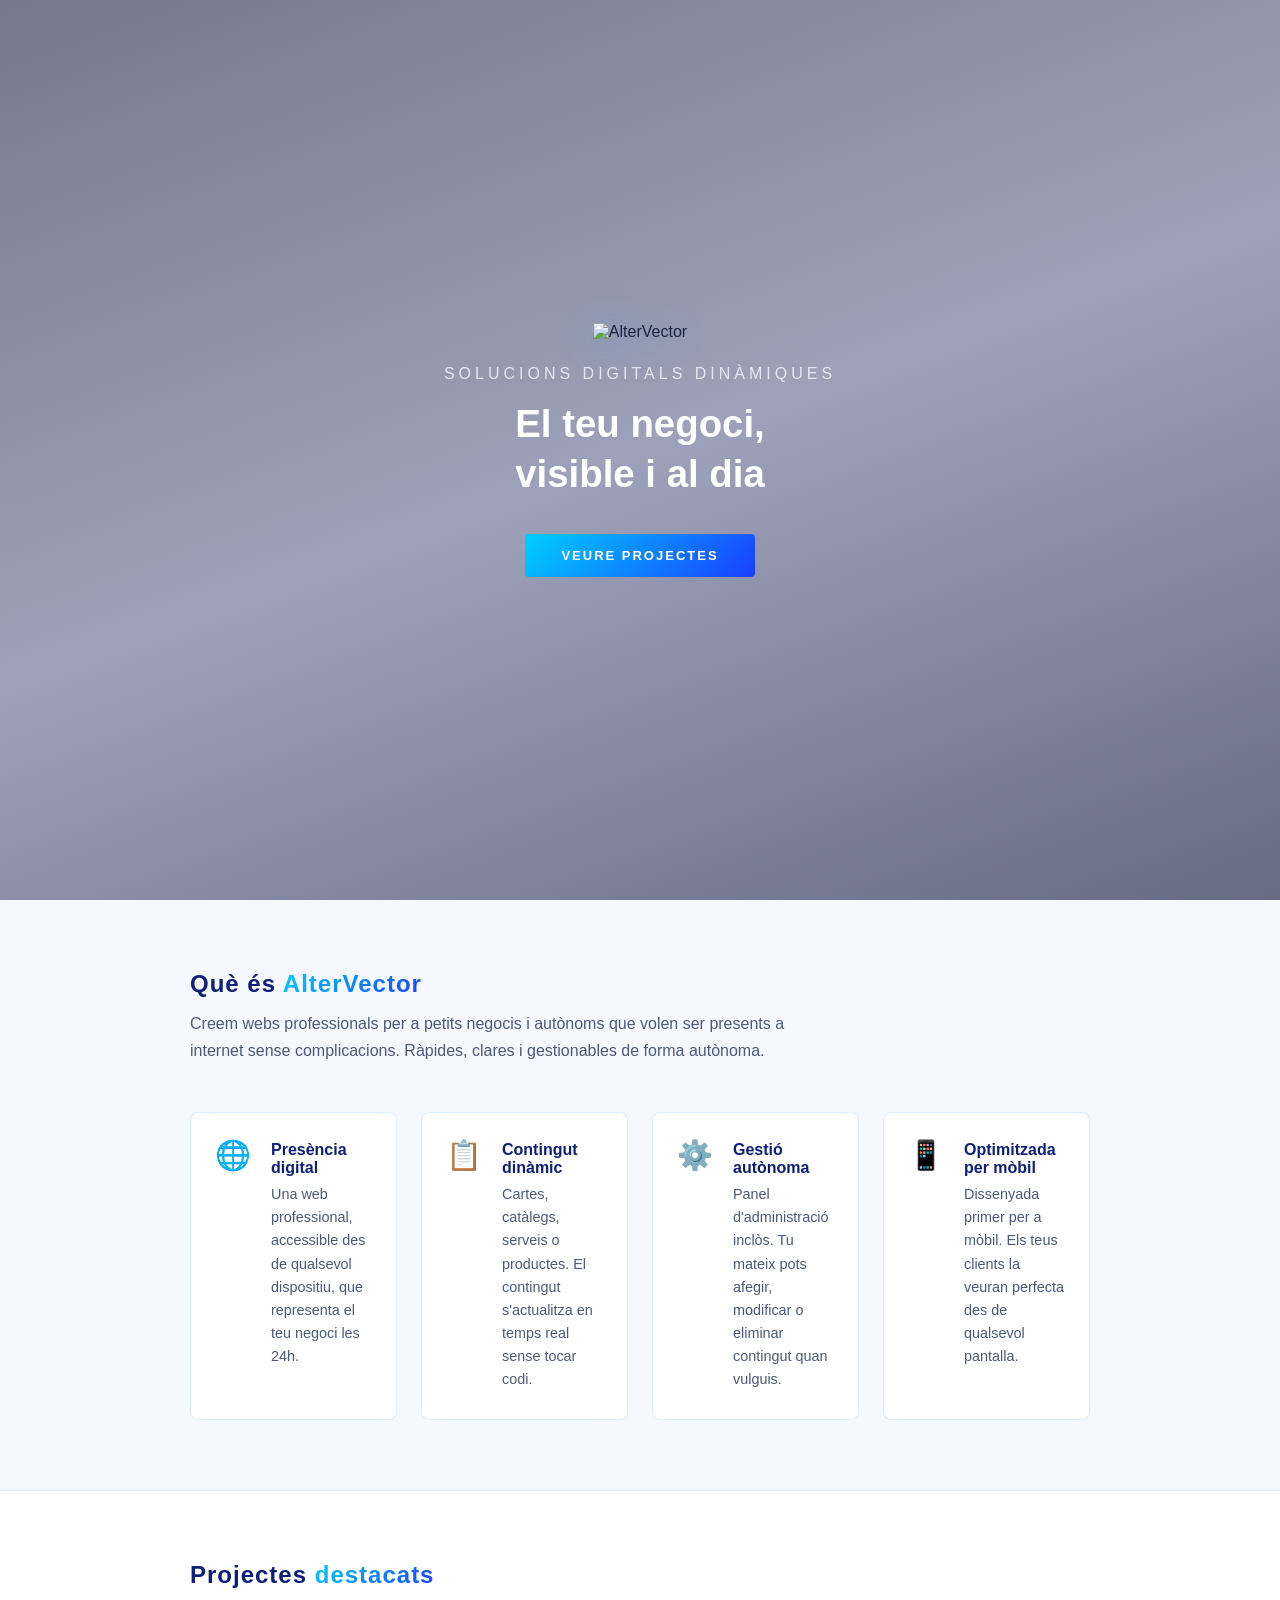
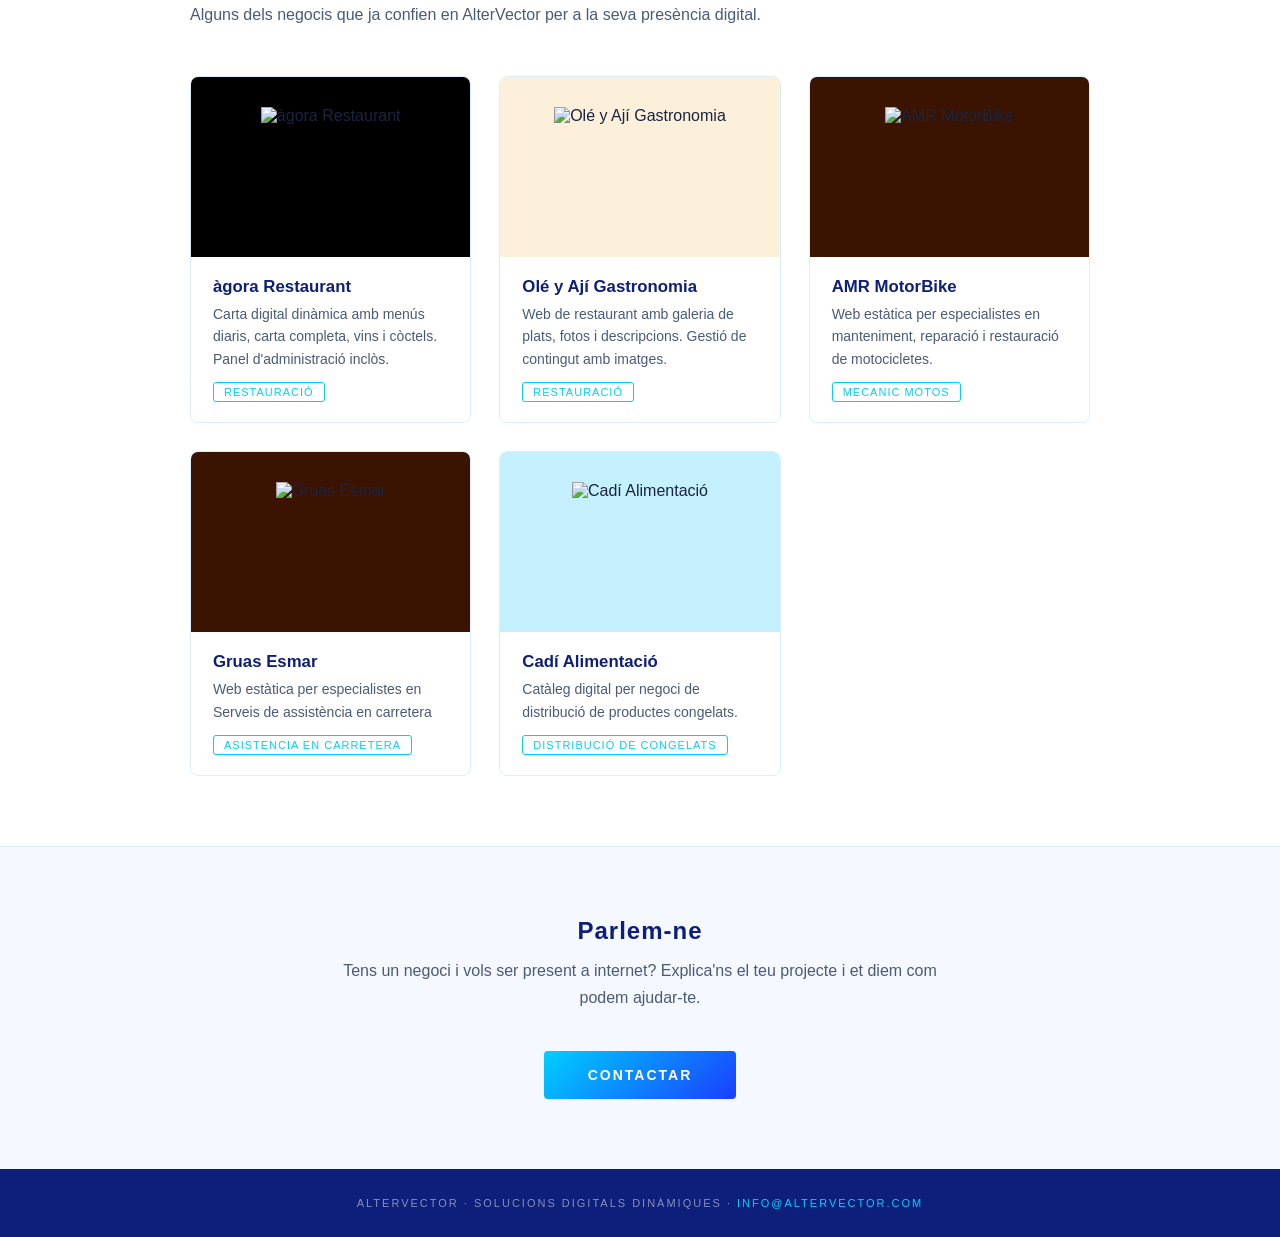
==== index2.html @ 8da1e115 "dfsd" ====
<!DOCTYPE html>
<html lang="ca">
<head>
    <meta charset="UTF-8">
    <meta name="viewport" content="width=device-width, initial-scale=1.0">
    <title>AlterVector | Solucions Digitals Dinàmiques</title>
    <meta name="description" content="Presència digital professional per a negocis. Webs amb contingut dinàmic, gestionables de forma autònoma, optimitzades per a mòbil.">
    <meta name="robots" content="index, follow">
    <link rel="icon" type="image/png" href="https://avsets.pages.dev/icon/logoAV.png">
    <link rel="apple-touch-icon" href="https://avsets.pages.dev/icon/logoAV.png">
    <meta property="og:title" content="AlterVector | Solucions Digitals Dinàmiques">
    <meta property="og:description" content="Presència digital professional per a negocis.">
    <meta property="og:image" content="https://avsets.pages.dev/icon/logoAV.png">
    <meta property="og:type" content="website">

    <style>

        @font-face {
        font-family: 'Comfortaa';
        src: url('https://avsets.pages.dev/fonts/Comfortaa-Bold.ttf') format('truetype');
        font-weight: 700;
        font-style: normal;
        }

        /* ─── RESET ─────────────────────────────────────────── */
        * { box-sizing: border-box; margin: 0; padding: 0; }

        /* ─── VARIABLES ──────────────────────────────────────── */
        :root {
            --blau:        #1a3fff;
            --cian:        #00cfff;
            --blau-fosc:   #0d1f7a;
            --text-fosc:   #1a2340;
            --text-suau:   #4a5a7a;
            --fons-clar:   #f5f8ff;
            --fons-blanc:  #ffffff;
            --border:      rgba(0, 150, 255, 0.15);
            --font-agora:   ;
        }

        html { scroll-behavior: smooth; }

        body {
            font-family: 'Segoe UI', Roboto, sans-serif;
            color: var(--text-fosc);
            background: var(--fons-blanc);
        }

        a { text-decoration: none; color: inherit; }
        a:hover { text-decoration: none; }


        /* ════════════════════════════════════════════════════
           HERO
        ════════════════════════════════════════════════════ */
        .hero {
            position: relative;
            width: 100%;
            height: 100vh;
            min-height: 500px;
            overflow: hidden;
            display: flex;
            align-items: center;
            justify-content: center;
            text-align: center;
        }

        .hero-bg {
            position: absolute;
            inset: 0;
            background-image: url('https://avsets.pages.dev/images/altervector/background.jpg');
            background-size: cover;
            background-position: center;
            background-repeat: no-repeat;
            animation: deriva 20s ease-in-out infinite alternate;
        }

        @keyframes deriva {
            0%   { transform: scale(1)    translateX(0px); }
            50%  { transform: scale(1.04) translateX(12px); }
            100% { transform: scale(1.02) translateX(-8px); }
        }

        .hero-overlay {
            position: absolute;
            inset: 0;
            background: linear-gradient(
                160deg,
                rgba(5, 10, 40, 0.55) 0%,
                rgba(10, 20, 80, 0.40) 50%,
                rgba(0, 10, 50, 0.60) 100%
            );
        }

        .hero-contingut {
            position: relative;
            z-index: 10;
            padding: 20px;
        }

        .hero-logo {
            height: 220px;
            width: auto;
            margin: 0 auto 24px auto;
            filter: drop-shadow(0 4px 20px rgba(0, 180, 255, 0.4));
        }

        .hero-titol {
            font-size: 1rem;
            font-weight: 300;
            color: rgba(255, 255, 255, 0.75);
            letter-spacing: 4px;
            text-transform: uppercase;
            margin-bottom: 16px;
        }

        .hero-slogan {
            font-size: 1.8rem;
            font-weight: 700;
            color: #ffffff;
            line-height: 1.3;
            margin-bottom: 36px;
            max-width: 600px;
            margin-left: auto;
            margin-right: auto;
        }

        .hero-boto {
            display: inline-block;
            background: linear-gradient(135deg, var(--cian), var(--blau));
            color: #ffffff;
            padding: 14px 36px;
            border-radius: 4px;
            font-size: 13px;
            font-weight: 600;
            letter-spacing: 2px;
            text-transform: uppercase;
            transition: opacity 0.2s, transform 0.2s;
        }
        .hero-boto:hover { opacity: 0.85; transform: translateY(-2px); }


        /* ════════════════════════════════════════════════════
           SECCIONS GENERALS
        ════════════════════════════════════════════════════ */
        .seccio { padding: 70px 24px; }

        .seccio-inner {
            max-width: 900px;
            margin: 0 auto;
        }

        .seccio-titol {
            font-size: 1.5rem;
            font-weight: 700;
            color: var(--blau-fosc);
            margin-bottom: 12px;
            letter-spacing: 1px;
        }

        .font-agora{
            font-family:'Comfortaa', sans-serif;
        }

        .seccio-titol span {
            background: linear-gradient(135deg, var(--cian), var(--blau));
            -webkit-background-clip: text;
            -webkit-text-fill-color: transparent;
            background-clip: text;
        }

        .seccio-subtitol {
            font-size: 1rem;
            color: var(--text-suau);
            line-height: 1.7;
            max-width: 640px;
            margin-bottom: 48px;
        }

        .separador {
            border: none;
            border-top: 1px solid var(--border);
            margin: 0;
        }


        /* ════════════════════════════════════════════════════
           QUÈ ÉS
        ════════════════════════════════════════════════════ */
        .seccio-que { background: var(--fons-clar); }

        .que-grid {
            display: grid;
            grid-template-columns: 1fr;
            gap: 24px;
        }

        .que-item {
            background: var(--fons-blanc);
            border: 1px solid var(--border);
            border-radius: 8px;
            padding: 28px 24px;
            display: flex;
            gap: 20px;
            align-items: flex-start;
        }

        .que-icona { font-size: 1.8rem; flex-shrink: 0; line-height: 1; }

        .que-item h3 {
            font-size: 1rem;
            font-weight: 600;
            color: var(--blau-fosc);
            margin-bottom: 6px;
        }

        .que-item p {
            font-size: 0.9rem;
            color: var(--text-suau);
            line-height: 1.6;
        }


        /* ════════════════════════════════════════════════════
           PORTFOLIO
        ════════════════════════════════════════════════════ */
        .seccio-portfolio { background: var(--fons-blanc); }

        .portfolio-grid {
            display: grid;
            grid-template-columns: 1fr;
            gap: 28px;
        }

        .portfolio-card {
            display: block;
            border: 1px solid var(--border);
            border-radius: 8px;
            overflow: hidden;
            cursor: pointer;
            transition: transform 0.2s, box-shadow 0.2s;
        }

        .portfolio-card:hover {
            transform: translateY(-4px);
            box-shadow: 0 12px 40px rgba(0, 80, 255, 0.12);
        }

        .portfolio-card-imatge {
            width: 100%;
            height: 180px;
            display: flex;
            align-items: center;
            justify-content: center;
        }

        .portfolio-card-imatge img {
            height: 120px;
            width: auto;
        }

        .portfolio-card-text { padding: 20px 22px; }

        .portfolio-card-text h3 {
            font-size: 1.05rem;
            font-weight: 600;
            color: var(--blau-fosc);
            margin-bottom: 6px;
        }

        .portfolio-card-text p {
            font-size: 0.875rem;
            color: var(--text-suau);
            line-height: 1.6;
        }

        .portfolio-card-tag {
            display: inline-block;
            margin-top: 12px;
            font-size: 11px;
            letter-spacing: 1px;
            text-transform: uppercase;
            color: var(--cian);
            border: 1px solid var(--cian);
            padding: 3px 10px;
            border-radius: 3px;
        }


        /* ════════════════════════════════════════════════════
           CONTACTE
        ════════════════════════════════════════════════════ */
        .seccio-contacte {
            background: var(--fons-clar);
            text-align: center;
        }

        .contacte-boto {
            display: inline-block;
            background: linear-gradient(135deg, var(--cian), var(--blau));
            color: #ffffff;
            padding: 16px 44px;
            border-radius: 4px;
            font-size: 14px;
            font-weight: 600;
            letter-spacing: 2px;
            text-transform: uppercase;
            transition: opacity 0.2s, transform 0.2s;
            margin-top: 8px;
        }
        .contacte-boto:hover { opacity: 0.85; transform: translateY(-2px); }


        /* ════════════════════════════════════════════════════
           FOOTER
        ════════════════════════════════════════════════════ */
        .footer {
            background: var(--blau-fosc);
            color: rgba(255,255,255,0.5);
            text-align: center;
            padding: 28px 20px;
            font-size: 11px;
            letter-spacing: 2px;
            text-transform: uppercase;
        }
        .footer a { color: var(--cian); }


        /* ════════════════════════════════════════════════════
           RESPONSIVE
        ════════════════════════════════════════════════════ */
        @media (min-width: 600px) {
            .que-grid         { grid-template-columns: 1fr 1fr; }
            .portfolio-grid   { grid-template-columns: 1fr 1fr; }
        }

        @media (min-width: 900px) {
            .que-grid         { grid-template-columns: 1fr 1fr 1fr 1fr; }
            .portfolio-grid   { grid-template-columns: 1fr 1fr 1fr; }
            .hero-slogan      { font-size: 2.4rem; }
            .hero-logo        { height: 220px; }
        }

    </style>
</head>
<body>


    <!-- HERO -->
    <section class="hero">
        <div class="hero-bg"></div>
        <div class="hero-overlay"></div>
        <div class="hero-contingut">
            <img class="hero-logo"
                src="https://avsets.pages.dev/logo/logoAVtrans.png"
                alt="AlterVector">
            <p class="hero-titol">Solucions Digitals Dinàmiques</p>
            <h1 class="hero-slogan">El teu negoci,<br>visible i al dia</h1>
            <a href="#portfolio" class="hero-boto">Veure projectes</a>
        </div>
    </section>


    <!-- QUÈ ÉS ALTERVECTOR -->
    <section class="seccio seccio-que" id="que-es">
        <div class="seccio-inner">
            <h2 class="seccio-titol">Què és <span>AlterVector</span></h2>
            <p class="seccio-subtitol">Creem webs professionals per a petits negocis i autònoms que volen ser presents a internet sense complicacions. Ràpides, clares i gestionables de forma autònoma.</p>
            <div class="que-grid">
                <div class="que-item">
                    <div class="que-icona">🌐</div>
                    <div>
                        <h3>Presència digital</h3>
                        <p>Una web professional, accessible des de qualsevol dispositiu, que representa el teu negoci les 24h.</p>
                    </div>
                </div>
                <div class="que-item">
                    <div class="que-icona">📋</div>
                    <div>
                        <h3>Contingut dinàmic</h3>
                        <p>Cartes, catàlegs, serveis o productes. El contingut s'actualitza en temps real sense tocar codi.</p>
                    </div>
                </div>
                <div class="que-item">
                    <div class="que-icona">⚙️</div>
                    <div>
                        <h3>Gestió autònoma</h3>
                        <p>Panel d'administració inclòs. Tu mateix pots afegir, modificar o eliminar contingut quan vulguis.</p>
                    </div>
                </div>
                <div class="que-item">
                    <div class="que-icona">📱</div>
                    <div>
                        <h3>Optimitzada per mòbil</h3>
                        <p>Dissenyada primer per a mòbil. Els teus clients la veuran perfecta des de qualsevol pantalla.</p>
                    </div>
                </div>
            </div>
        </div>
    </section>

    <hr class="separador">


    <!-- PORTFOLIO — les cards es pinten via JS amb PROJECTES.map() -->
    <section class="seccio seccio-portfolio" id="portfolio">
        <div class="seccio-inner">
            <h2 class="seccio-titol">Projectes <span>destacats</span></h2>
            <p class="seccio-subtitol">Alguns dels negocis que ja confien en AlterVector per a la seva presència digital.</p>
            <div class="portfolio-grid" id="portfolio-grid"></div>
        </div>
    </section>

    <hr class="separador">


    <!-- CONTACTE -->
    <section class="seccio seccio-contacte" id="contacte">
        <div class="seccio-inner">
            <h2 class="seccio-titol">Parlem-ne</h2>
            <p class="seccio-subtitol" style="margin: 0 auto 32px auto; text-align: center;">
                Tens un negoci i vols ser present a internet? Explica'ns el teu projecte i et diem com podem ajudar-te.
            </p>
            <a href="mailto:info@altervector.com" class="contacte-boto">Contactar</a>
        </div>
    </section>


    <!-- FOOTER -->
    <footer class="footer">
        AlterVector · Solucions Digitals Dinàmiques ·
        <a href="mailto:info@altervector.com">info@altervector.com</a>
    </footer>


    <!-- MODAL — comentat, es deixa per si es recupera més endavant
    <div id="modal-projecte">
        <div class="modal-caixa">
            <button class="modal-tancar" onclick="tancarModal()">✕</button>
            <div id="modal-contingut"></div>
        </div>
    </div>
    -->


    <script>

        // ─── DADES DELS PROJECTES ────────────────────────────
        // Array en lloc d'objecte amb claus: cada projecte és un paquet
        // amb "id", i un sol .map() pinta totes les cards del portfolio.
        // Per afegir un projecte nou → només cal afegir un element aquí.
        const PROJECTES = [
            {
                id:          "agora",
                titol:       "àgora Restaurant",
                subtitol:    "Restauració",
                desc:        "Carta digital dinàmica amb menús diaris, carta completa, vins i còctels. Panel d'administració inclòs.",
                fons:        "#000000",
                logo:        "https://avsets.pages.dev/logo/logoAGtrans.png",
                titolClasse: "font-agora",
                link:        "https://agoraplazavella.pages.dev/indexcopy",
            },
            {
                id:          "oleyaji",
                titol:       "Olé y Ají Gastronomia",
                subtitol:    "Restauració",
                desc:        "Web de restaurant amb galeria de plats, fotos i descripcions. Gestió de contingut amb imatges.",
                fons:        "#fcf0db",
                logo:        "https://avsets.pages.dev/logo/logoOAtrans.png",
                titolClasse: "",
                link:        "https://oleyaji.pages.dev/indexcopy",
            },
            {
                id:          "amrmotorbike",
                titol:       "AMR MotorBike",
                subtitol:    "Mecanic motos",
                desc:        "Web estàtica per especialistes en manteniment, reparació i restauració de motocicletes.",
                fons:        "#3a1400",
                logo:        "https://avsets.pages.dev/logo/logoAMRtrans.png",
                titolClasse: "",
                link:        "https://amrmotorbike.pages.dev/indexcopy",
            },
            {
                id:          "gruasesmar",
                titol:       "Gruas Esmar",
                subtitol:    "Asistencia en  carretera",
                desc:        "Web estàtica per especialistes en Serveis de assistència en carretera",
                fons:        "#3a1400",
                logo:        "https://avsets.pages.dev/logo/logoGEtrans.png",
                titolClasse: "",
                link:        "https://gruasesmar.pages.dev/",
            },
            {
                id:          "cadialimentacio",
                titol:       "Cadí Alimentació",
                subtitol:    "Distribució de congelats",
                desc:        "Catàleg digital per negoci de distribució de productes congelats.",
                fons:        "#c5f1fe",
                logo:        "https://avsets.pages.dev/logo/logoCAtrans.png",
                titolClasse: "",
                link:        "https://cadialimentacio.pages.dev/",
            },
        ];


        // ─── PINTAR LES CARDS DEL PORTFOLIO ──────────────────
        // Un sol .map() genera totes les cards a partir de l'array.
        // Sense modal: cada card és un link directe (p.link).
        document.getElementById('portfolio-grid').innerHTML = PROJECTES.map(p => `
            <a href="${p.link}" target="_blank" class="portfolio-card">
                <div class="portfolio-card-imatge" style="background: ${p.fons};">
                    <img src="${p.logo}" alt="${p.titol}">
                </div>
                <div class="portfolio-card-text">
                    <h3 class="${p.titolClasse}">${p.titol}</h3>
                    <p>${p.desc}</p>
                    <span class="portfolio-card-tag">${p.subtitol}</span>
                </div>
            </a>
        `).join('');


        /* ─── SISTEMA DE MODAL — comentat, es deixa per si es recupera ───
           Per reactivar-ho: caldria tornar a afegir "captures" i "linkText"
           a cada objecte de PROJECTES, descomentar el bloc CSS del modal,
           i el <div id="modal-projecte"> del HTML de dalt.

        const obrirModal = (id) => {
            const p = PROJECTES.find(proj => proj.id === id);
            if (!p) return;

            let galeriaHtml;
            if (p.captures && p.captures.length > 0) {
                const imatges = p.captures.map(src =>
                    `<img src="${src}" alt="${p.titol}">`
                ).join('');
                galeriaHtml = `
                    <div class="modal-galeria-wrap">
                        <div class="galeria-fletxa esquerra" onclick="desplacarGaleria(-1)">‹</div>
                        <div class="modal-galeria" id="galeria-scroll">
                            ${imatges}
                        </div>
                        <div class="galeria-fletxa dreta" onclick="desplacarGaleria(1)">›</div>
                    </div>`;
            } else {
                galeriaHtml = `
                    <div class="modal-galeria-placeholder">
                        📸 Les captures d'aquest projecte s'afegiran aviat
                    </div>`;
            }

            document.getElementById('modal-contingut').innerHTML = `
                <p class="modal-subtitol">${p.subtitol}</p>
                <h2 class="modal-titol">${p.titol}</h2>
                <p class="modal-desc">${p.desc}</p>
                ${galeriaHtml}
                <a href="${p.link}" target="_blank" class="modal-link">${p.linkText}</a>
            `;

            document.getElementById('modal-projecte').style.display = 'flex';
            document.body.style.overflow = 'hidden';
        };

        const desplacarGaleria = (direccio) => {
            const galeria = document.getElementById('galeria-scroll');
            if (!galeria) return;
            galeria.scrollBy({ left: direccio * 280, behavior: 'smooth' });
        };

        const tancarModal = () => {
            document.getElementById('modal-projecte').style.display = 'none';
            document.body.style.overflow = '';
        };

        document.getElementById('modal-projecte').addEventListener('click', (e) => {
            if (e.target === document.getElementById('modal-projecte')) tancarModal();
        });

        document.addEventListener('keydown', (e) => {
            if (e.key === 'Escape') tancarModal();
        });

        ─── FI SISTEMA DE MODAL ─── */

    </script>

</body>
</html>
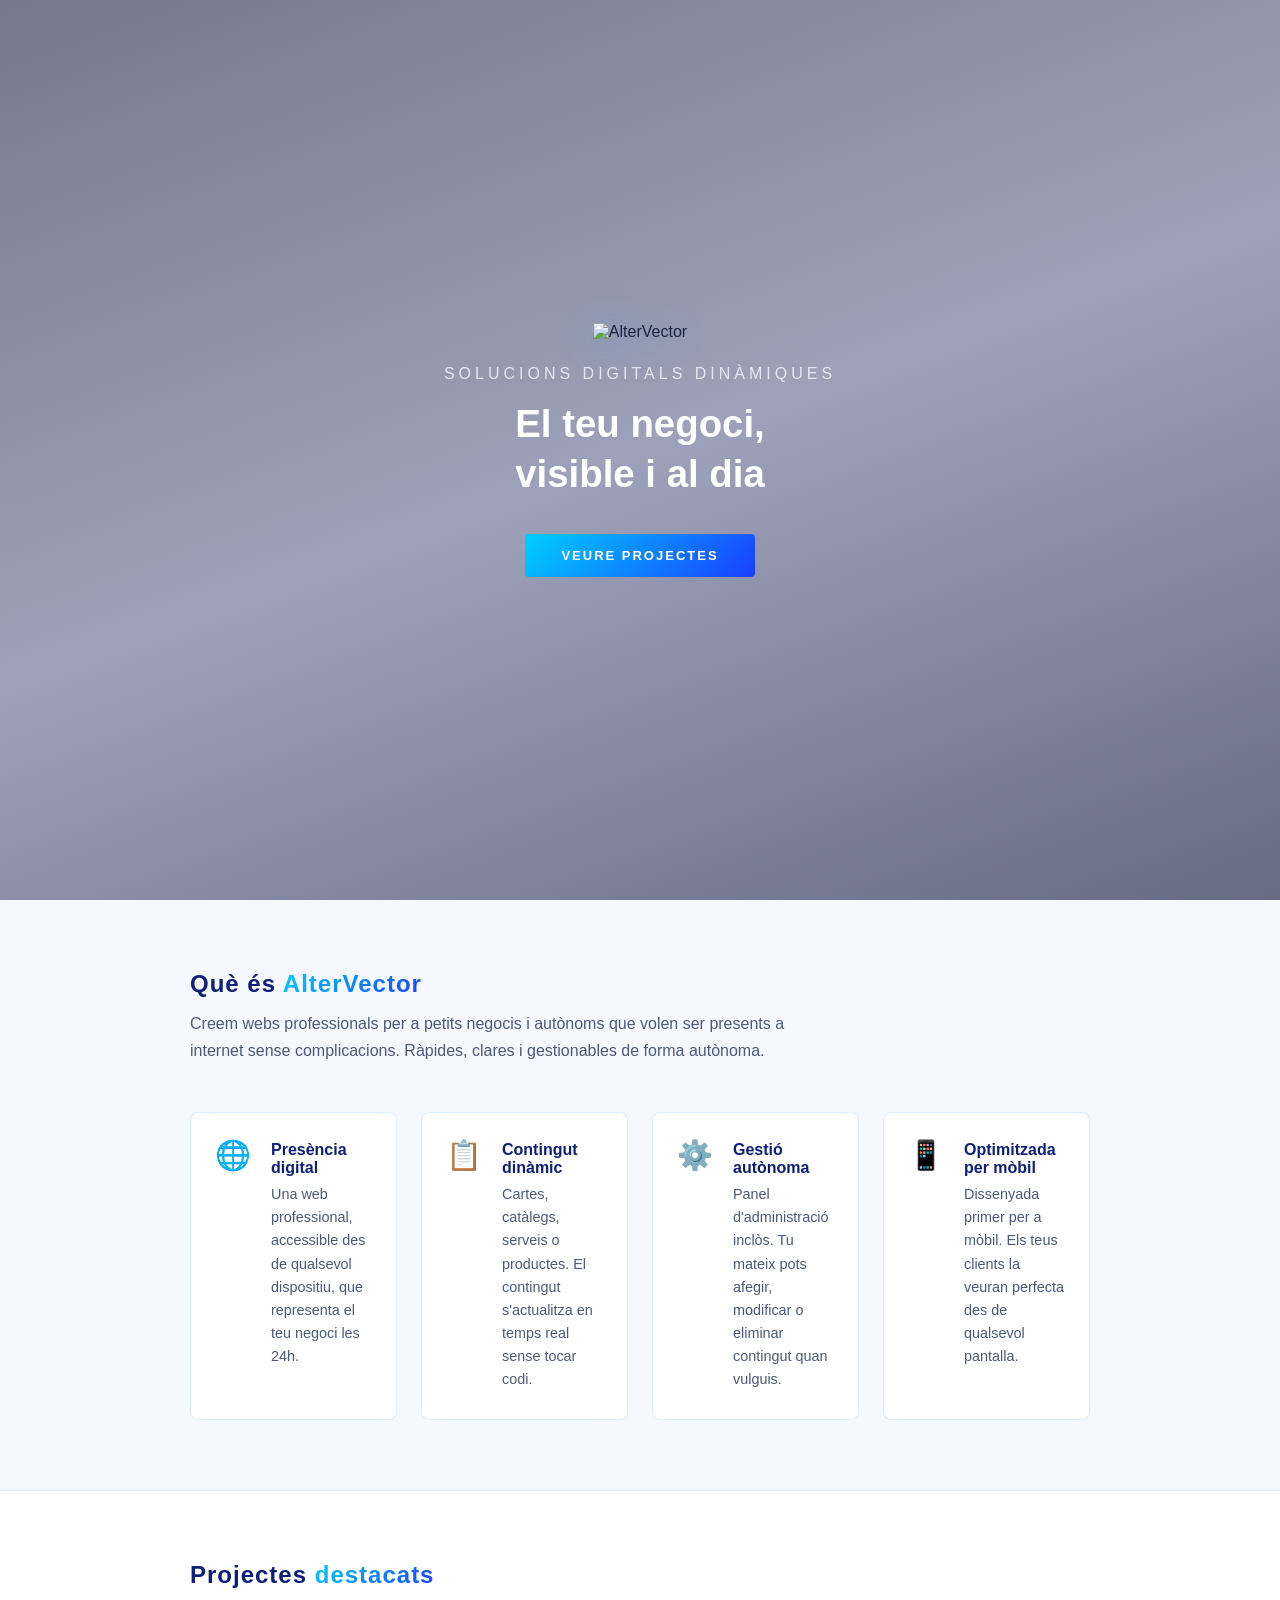
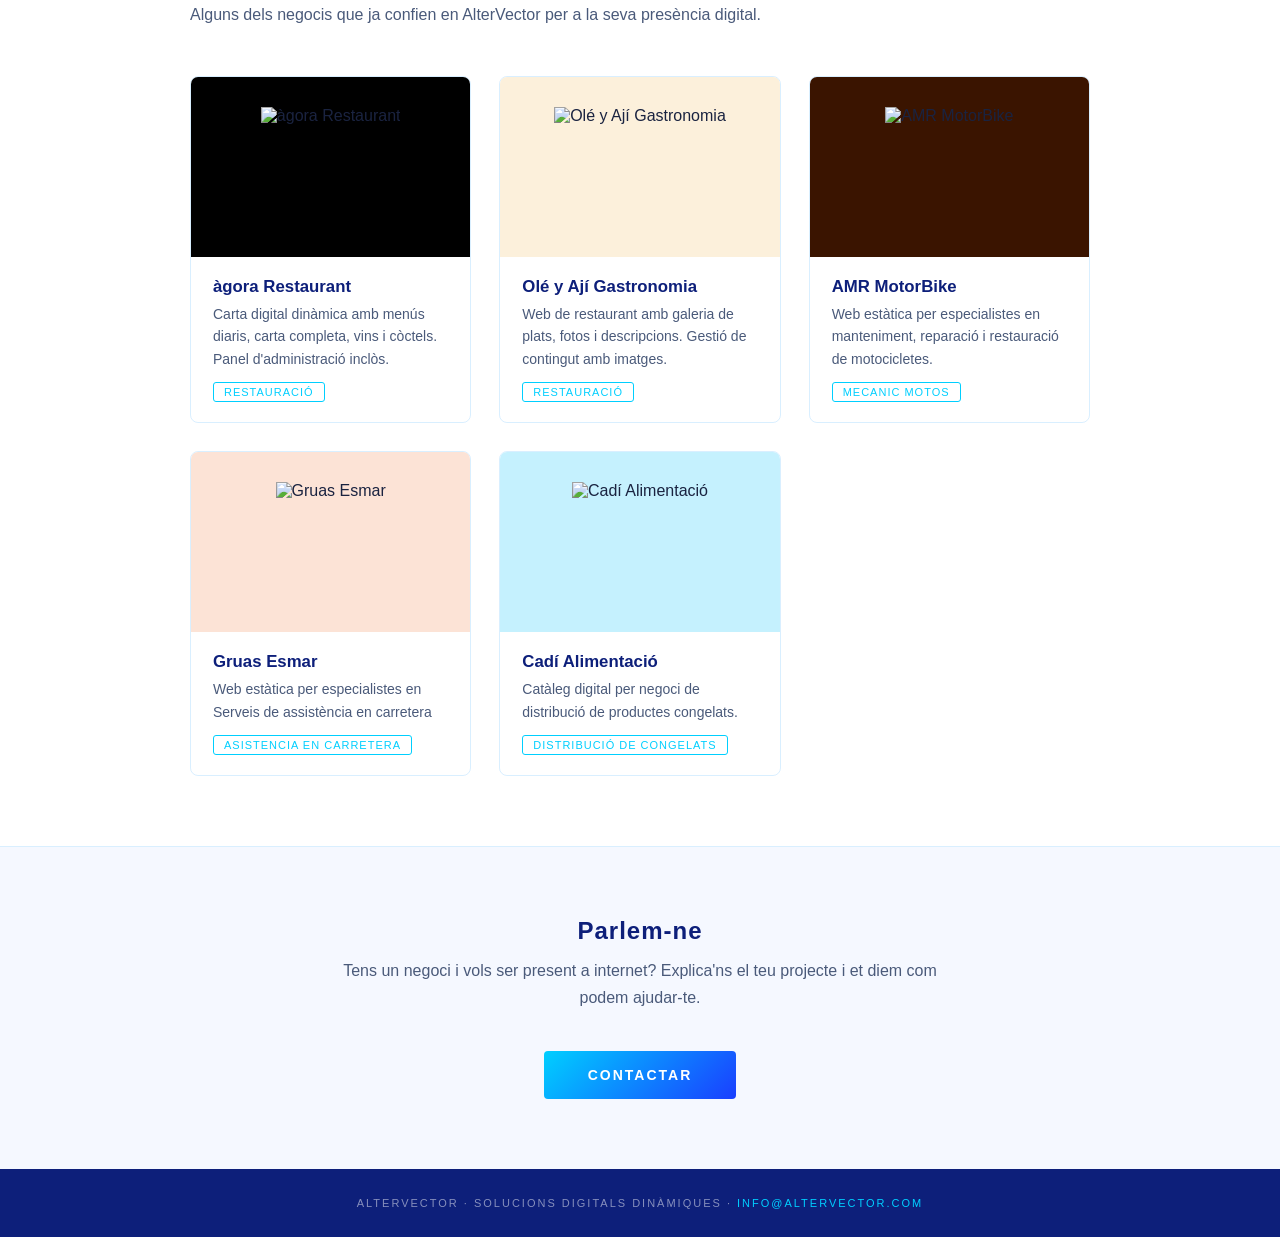
==== commit 971adaff: "adgj" ====
--- a/index2.html
+++ b/index2.html
@@ -485,7 +485,7 @@
                 titol:       "Gruas Esmar",
                 subtitol:    "Asistencia en  carretera",
                 desc:        "Web estàtica per especialistes en Serveis de assistència en carretera",
-                fons:        "#3a1400",
+                fons:        "#FCE3D6",
                 logo:        "https://avsets.pages.dev/logo/logoGEtrans.png",
                 titolClasse: "",
                 link:        "https://gruasesmar.pages.dev/",
